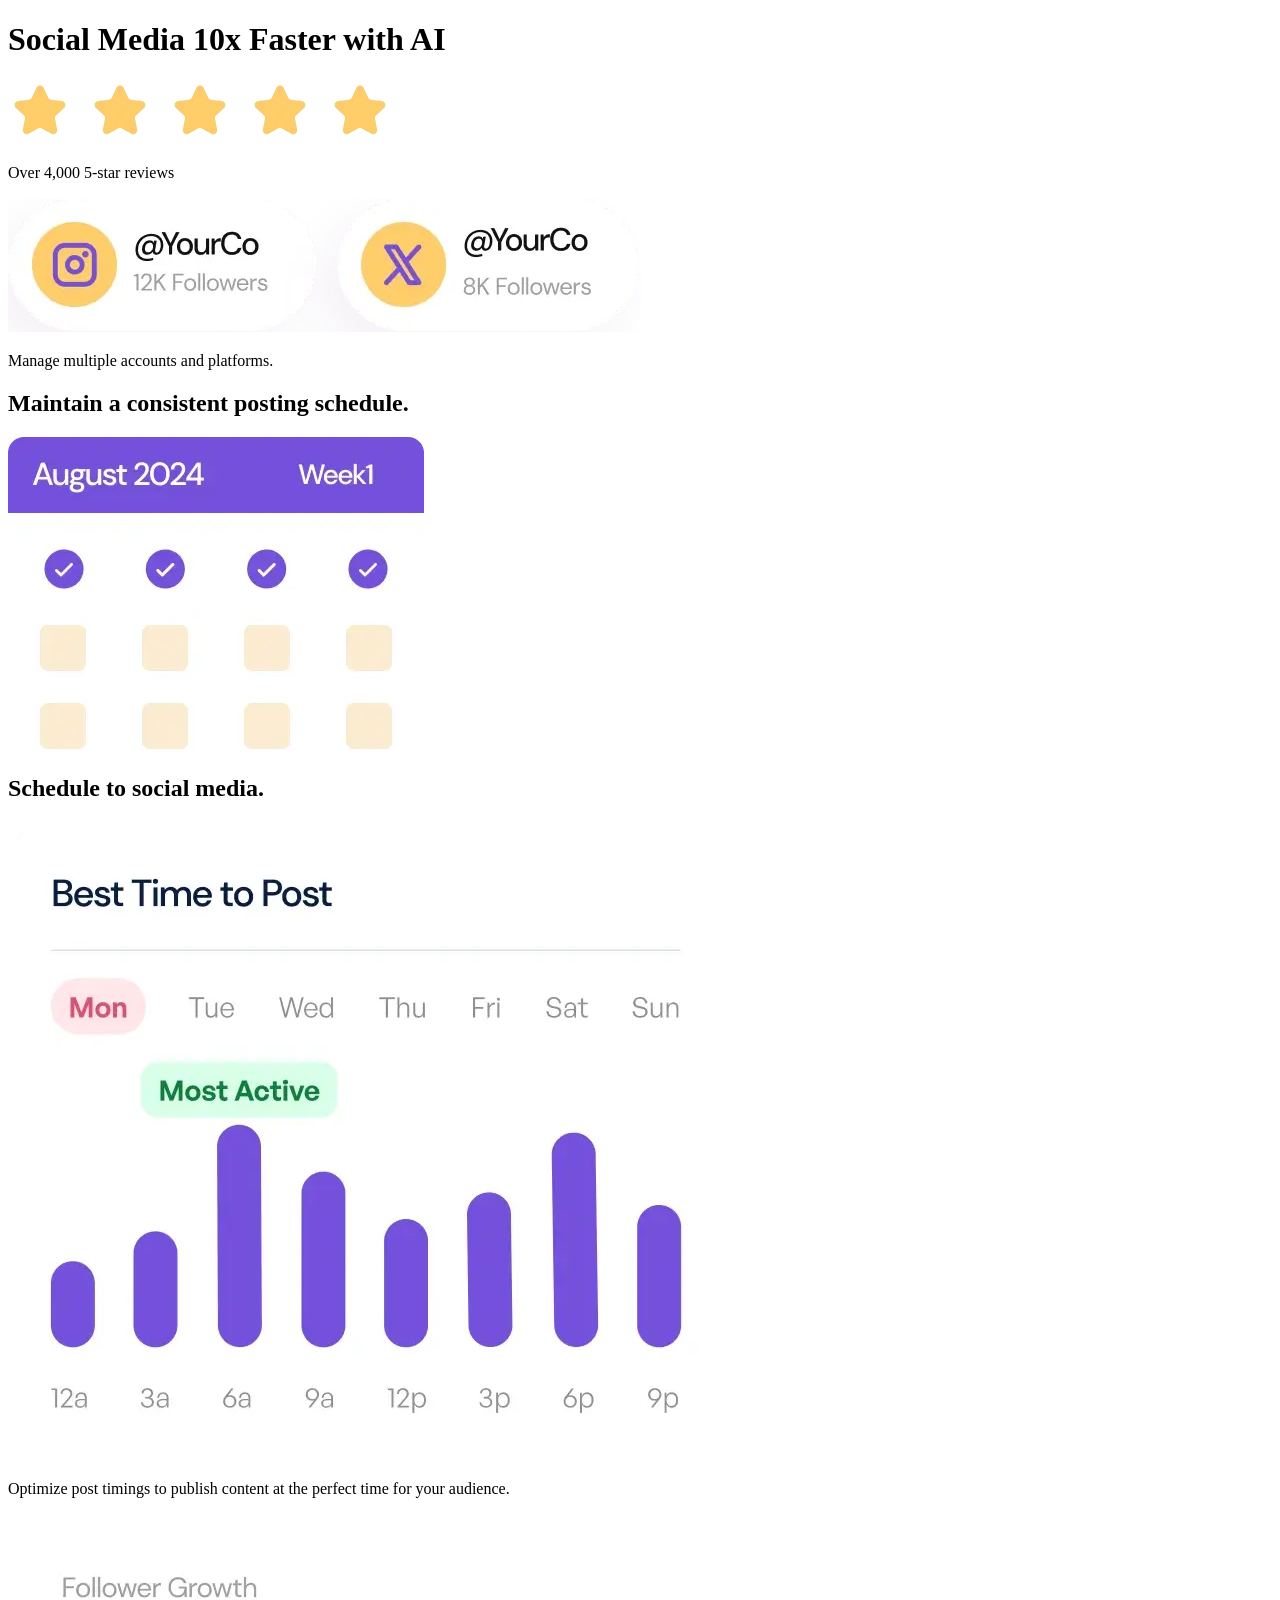
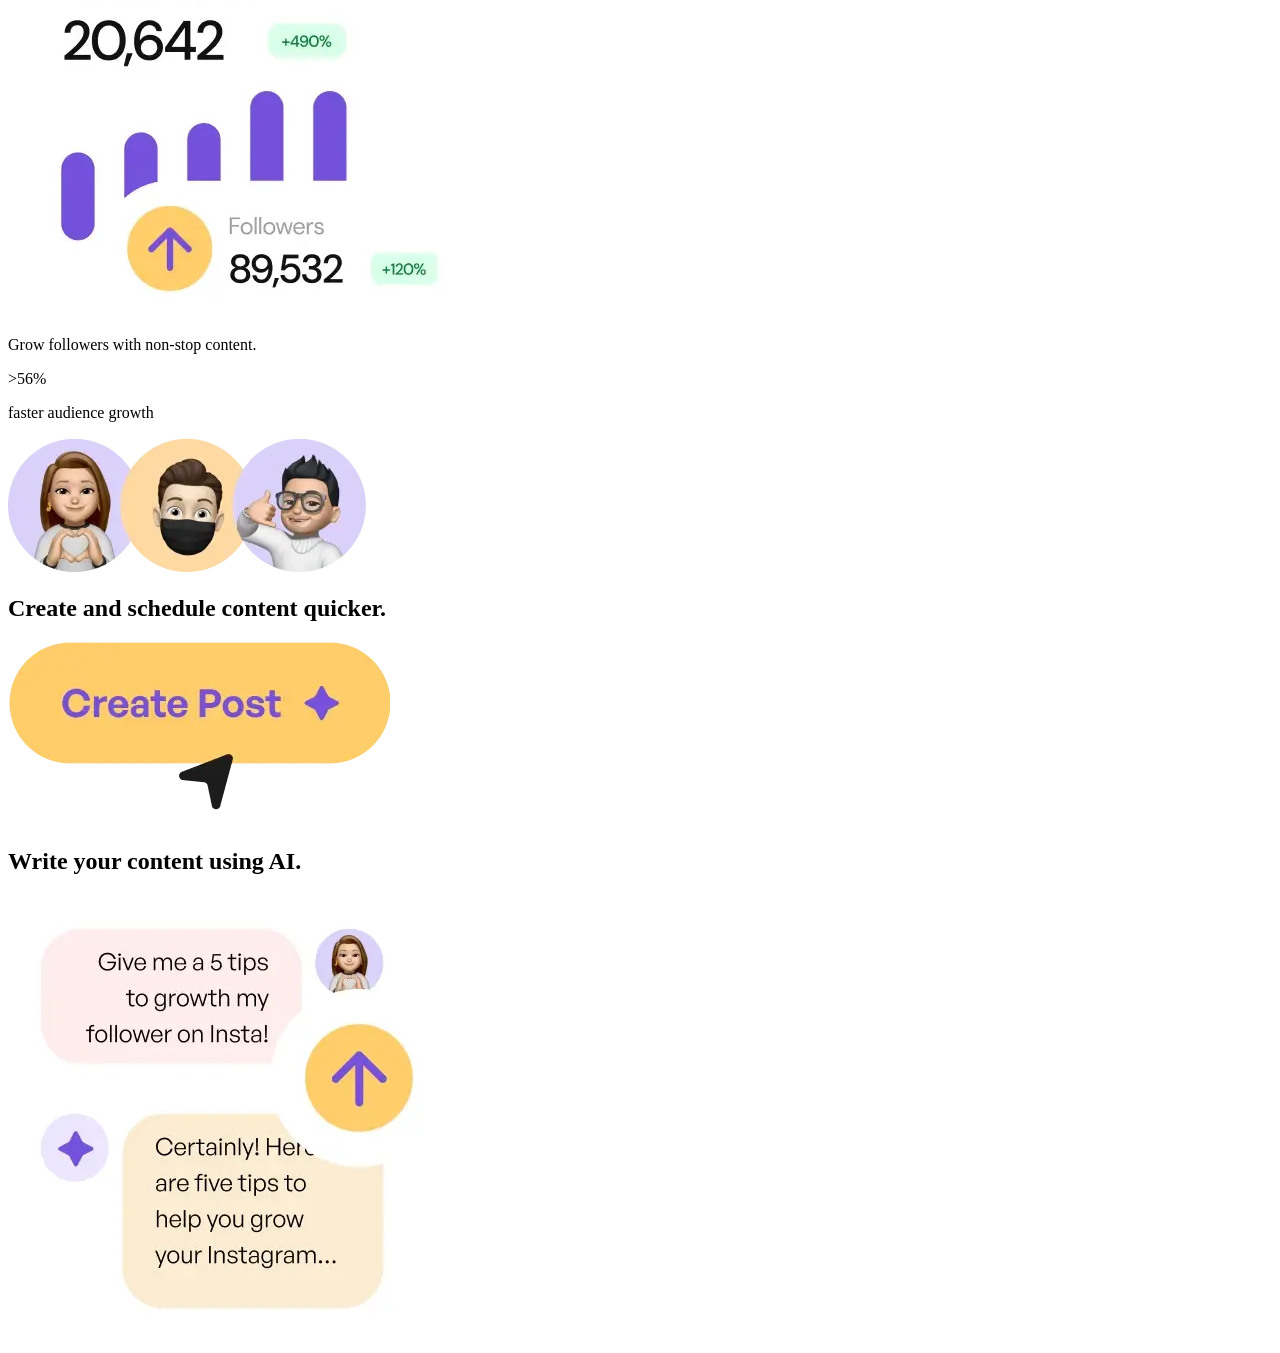
==== bento-grid-main/index.html @ 84da898f "Comenzando el html del proyecto Bento-grid" ====
<!DOCTYPE html>
<html lang="en">
<head>
  <meta charset="UTF-8">
  <meta name="viewport" content="width=device-width, initial-scale=1.0"> <!-- displays site properly based on user's device -->
  
  <title>Frontend Mentor | Bento grid</title>
</head>
<body>

  <main class="grid-container">
    <div class="social-media">
      <h1 class="title">Social Media <span>10x</span> Faster with AI</h1>
      <img class="image-stars" src="assets/images/illustration-five-stars.webp" alt="stars">
      <p class="views">Over 4,000 5-star reviews</p>
    </div>
    
    <div class="plataforms">
      <img src="assets/images/illustration-multiple-platforms.webp" alt="plataforms">
      <p class="description-plataforms">Manage multiple accounts and platforms.</p>
    </div>

    <div class="posting-schedule">
      <h2 class="schedule-title">Maintain a consistent posting schedule.</h2>
      <img src="assets/images/illustration-consistent-schedule.webp" alt="schedule">
    </div>

    <div class="schedule-social-media">
      <h2 class="title">Schedule to social media.</h2>
      <img src="assets/images/illustration-schedule-posts.webp" alt="schedule social media">
      <p>Optimize post timings to publish content at the perfect time for your audience.</p>
    </div>

    <div class="followers">
      <img src="assets/images/illustration-grow-followers.webp" alt="followers">
      <p>Grow followers with non-stop content.</p>
    </div>

    <div class="audience">
      <p class="audience-porcentage">>56%</p>
      <p>faster audience growth</p>
      <img src="assets/images/illustration-audience-growth.webp" alt="">
    </div>

    <div class="create">
      <h2>Create and schedule content <span>quicker.</span></h2>
      <img class="image-create-post" src="assets/images/illustration-create-post.webp" alt="create post">
    </div>

    <div class="ai-content">
      <h2>Write your content using AI.</h2>
      <img src="assets/images/illustration-ai-content.webp" alt="ai content">
    </div>
  </main>

  
  

  

  

  
  
  
  

   
  
  

  
</body>
</html>
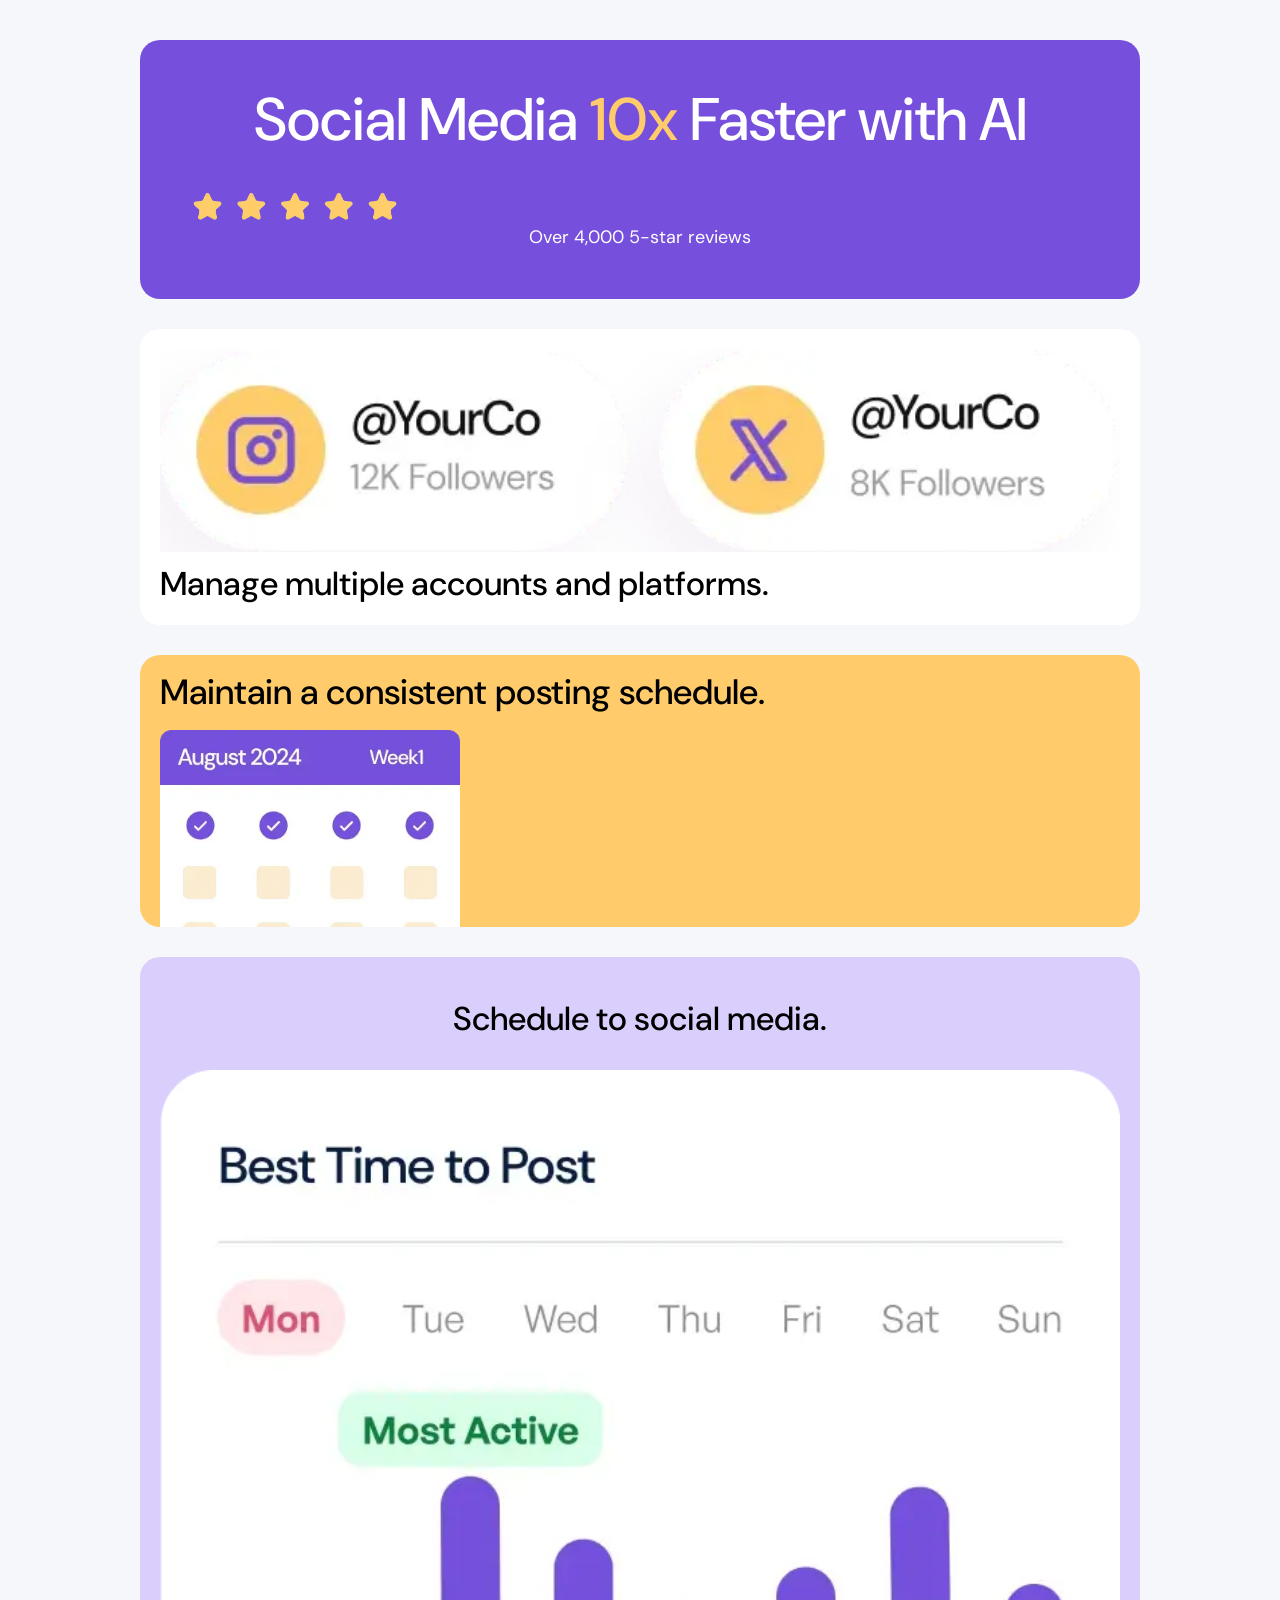
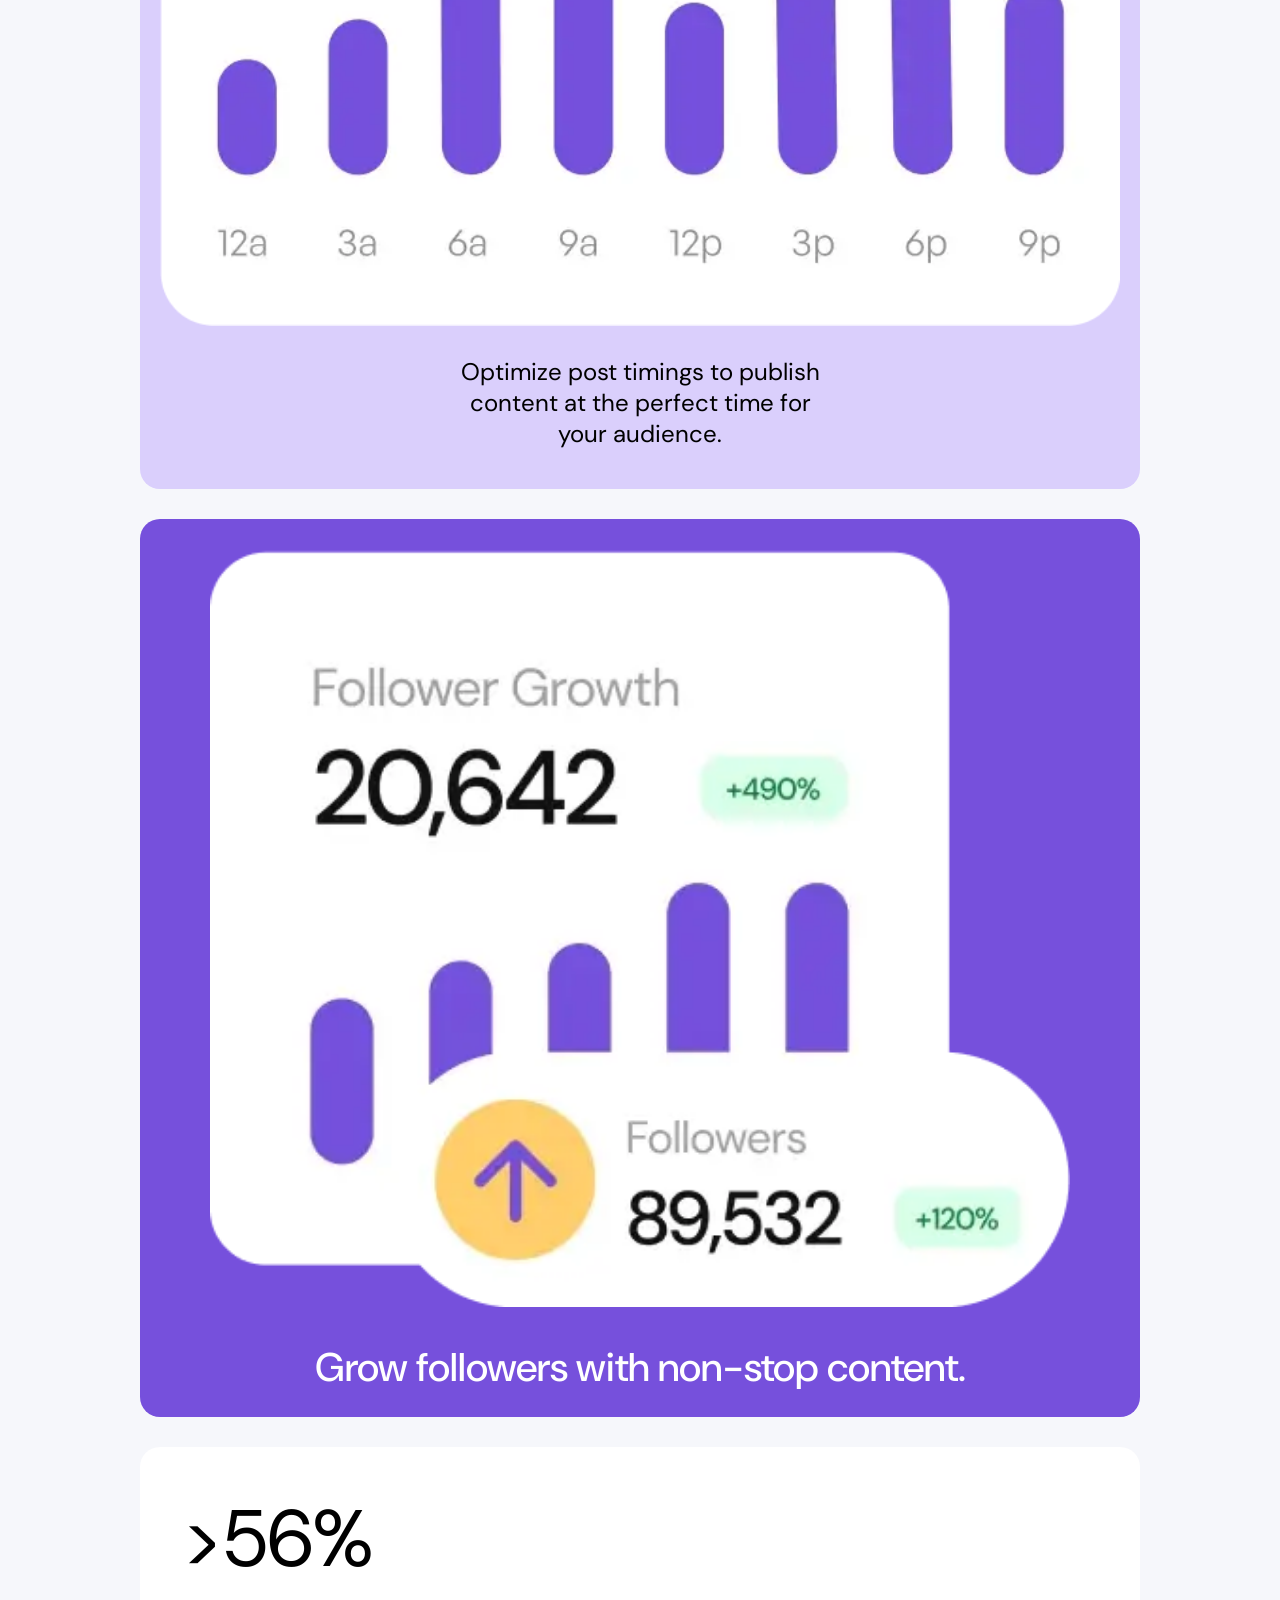
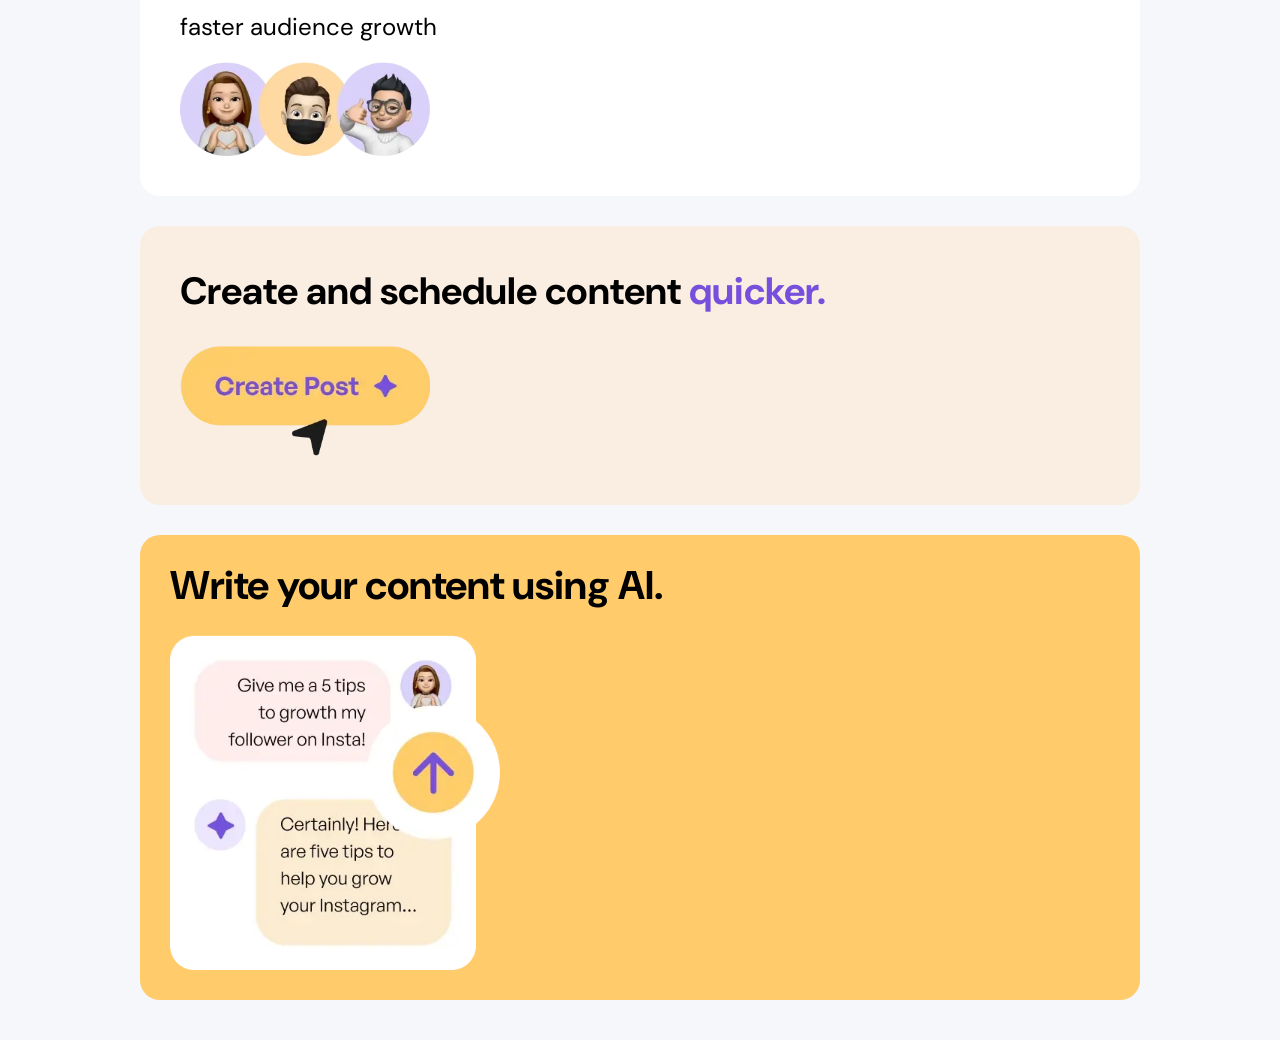
==== commit 3e4d66f8: "Terminando el css de bento en mobile" ====
--- a/bento-grid-main/index.html
+++ b/bento-grid-main/index.html
@@ -5,70 +5,53 @@
   <meta name="viewport" content="width=device-width, initial-scale=1.0"> <!-- displays site properly based on user's device -->
   
   <title>Frontend Mentor | Bento grid</title>
+  <link rel="stylesheet" href="style.css">
 </head>
 <body>
 
-  <main class="grid-container">
-    <div class="social-media">
-      <h1 class="title">Social Media <span>10x</span> Faster with AI</h1>
-      <img class="image-stars" src="assets/images/illustration-five-stars.webp" alt="stars">
-      <p class="views">Over 4,000 5-star reviews</p>
+  <main class="grid">
+    <div class="card card--hero">
+      <h1 class="card__title">Social Media <span>10x</span> Faster with AI</h1>
+      <img class="card__image" src="assets/images/illustration-five-stars.webp" alt="stars">
+      <p class="card__description">Over 4,000 5-star reviews</p>
     </div>
     
-    <div class="plataforms">
-      <img src="assets/images/illustration-multiple-platforms.webp" alt="plataforms">
-      <p class="description-plataforms">Manage multiple accounts and platforms.</p>
+    <div class="card card--plataforms">
+      <img class="card__image" src="assets/images/illustration-multiple-platforms.webp" alt="plataforms">
+      <p class="card__description">Manage multiple accounts and platforms.</p>
     </div>
 
-    <div class="posting-schedule">
-      <h2 class="schedule-title">Maintain a consistent posting schedule.</h2>
-      <img src="assets/images/illustration-consistent-schedule.webp" alt="schedule">
+    <div class="card card--schedule">
+      <h2 class="card__title">Maintain a consistent posting schedule.</h2>
+      <img class="card__image" src="assets/images/illustration-consistent-schedule.webp" alt="schedule">
     </div>
 
-    <div class="schedule-social-media">
-      <h2 class="title">Schedule to social media.</h2>
-      <img src="assets/images/illustration-schedule-posts.webp" alt="schedule social media">
-      <p>Optimize post timings to publish content at the perfect time for your audience.</p>
+    <div class="card card--media">
+      <h2 class="card__title">Schedule to social media.</h2>
+      <img class="card__image" src="assets/images/illustration-schedule-posts.webp" alt="schedule social media">
+      <p class="card__description">Optimize post timings to publish content at the perfect time for your audience.</p>
     </div>
 
-    <div class="followers">
-      <img src="assets/images/illustration-grow-followers.webp" alt="followers">
-      <p>Grow followers with non-stop content.</p>
+    <div class="card card--followers">
+      <img class="card__image" src="assets/images/illustration-grow-followers.webp" alt="followers">
+      <p class="card__description">Grow followers with non-stop content.</p>
     </div>
 
-    <div class="audience">
-      <p class="audience-porcentage">>56%</p>
-      <p>faster audience growth</p>
-      <img src="assets/images/illustration-audience-growth.webp" alt="">
+    <div class="card card--audience">
+      <p class="card__metric">>56%</p>
+      <p class="card__description">faster audience growth</p>
+      <img class="card__image" src="assets/images/illustration-audience-growth.webp" alt="">
     </div>
 
-    <div class="create">
-      <h2>Create and schedule content <span>quicker.</span></h2>
-      <img class="image-create-post" src="assets/images/illustration-create-post.webp" alt="create post">
+    <div class="card card--create">
+      <h2 class="card__title">Create and schedule content <span>quicker.</span></h2>
+      <img class="card__image" src="assets/images/illustration-create-post.webp" alt="create post">
     </div>
 
-    <div class="ai-content">
-      <h2>Write your content using AI.</h2>
-      <img src="assets/images/illustration-ai-content.webp" alt="ai content">
+    <div class="card card--ai">
+      <h2 class="card__title">Write your content using AI.</h2>
+      <img class="card__image" src="assets/images/illustration-ai-content.webp" alt="ai content">
     </div>
   </main>
-
-  
-  
-
-  
-
-  
-
-  
-  
-  
-  
-
-   
-  
-  
-
-  
 </body>
 </html>
--- a/bento-grid-main/style.css
+++ b/bento-grid-main/style.css
@@ -0,0 +1,195 @@
+@import url('https://fonts.googleapis.com/css2?family=DM+Sans:ital,opsz,wght@0,9..40,100..1000;1,9..40,100..1000&display=swap');
+
+:root{
+    --Purple-100: hsla(255, 88%, 90%);
+    --Purple-500: hsl(256, 67%, 59%);
+    --Yellow-100: hsl(31, 66%, 93%);
+    --Yellow-500: hsl(39, 100%, 71%);
+    --White: hsl(0, 0%, 100%);
+    --Black: hsl(0, 0%, 7%);
+}
+
+*{
+    padding: 0;
+    margin: 0;
+    box-sizing: border-box;
+}
+
+html{
+    font-size: 62.5%;
+}
+
+body{
+    font-family: "DM Sans", sans-serif;
+    font-size: 1.6rem;
+    background-color: #f6f7fb;
+    display: flex;
+    justify-content: center;
+    align-items: center;
+    margin: 4rem 0;
+}
+
+img{
+    display: block;
+    width: 100%;
+    object-fit: contain;
+}
+
+p{
+    font-size: 1.8rem;
+}
+
+.grid{
+    width: 90%;
+    max-width: 100rem;
+    display: grid;
+    gap: 3rem;
+}
+
+.card{
+    border-radius: 2rem;
+    text-align: center;
+}
+
+.card--hero{
+    background-color: var(--Purple-500);
+    padding: 5rem;
+    color: var(--White);
+}
+
+.card--hero .card__title{
+    font-size: 6rem;
+    font-weight: 500;
+    line-height: 1;
+    margin-bottom: 4rem;
+}
+
+.card--hero .card__title span{
+    color: var(--Yellow-500);
+}
+
+.card--hero .card__image{
+    width: 21rem;
+}
+
+.card--plataforms{
+    background-color: var(--White);
+    padding: 2rem;
+}
+
+.card--plataforms .card__description{
+    font-size: 3.3rem;
+    text-align: left;
+    font-weight: 500;
+    margin-top: 1rem;
+}
+
+.card--schedule{
+    background-color: var(--Yellow-500);
+    padding: 2rem 8rem 0 2rem;
+    text-align: left;
+    overflow: hidden;
+}
+
+.card--schedule .card__title{
+    font-size: 3.5rem;
+    font-weight: 500;
+    line-height: 1;
+    margin-bottom: 2rem;
+}
+
+.card--schedule .card__image{
+    width: 30rem;
+    margin-bottom: -3rem;
+}
+
+.card--media{
+    background-color: var(--Purple-100);
+    padding: 4rem 2rem;
+}
+
+.card--media .card__title{
+    font-size: 3.3rem;
+    margin-bottom: 3rem;
+    font-weight: 500;
+}
+
+.card--media .card__description{
+    max-width: 38rem;
+    padding-top: 3rem;
+    font-size: 2.4rem;
+    text-align: center;
+    margin: 0 auto;
+}
+
+.card--followers{
+    background-color: var(--Purple-500);
+    padding: 3rem 7rem;
+    color: var(--White);
+}
+
+.card--followers .card__image{
+    margin-bottom: 4rem;
+}
+
+.card--followers .card__description{
+    font-size: 4rem;
+    line-height: 1;
+    font-weight: 500;
+}
+
+.card--audience{
+    background-color: var(--White);
+    padding: 4rem;
+    text-align: left;
+    display: flex;
+    flex-direction: column;
+    gap: 2rem;
+}
+
+.card--audience .card__metric{
+    font-size: 8rem;
+}
+
+.card--audience .card__description{
+    font-size: 2.4rem;
+}
+
+.card--audience .card__image{
+    width: 25rem;
+}
+
+.card--create{
+    background-color: var(--Yellow-100);
+    text-align: left;
+    padding: 4rem;
+}
+
+.card--create .card__title{
+    font-size: 3.8rem;
+    margin-bottom: 3rem;
+}
+
+.card--create .card__title span{
+    color: var(--Purple-500);
+}
+
+.card--create .card__image{
+    width: 25rem;
+}
+
+.card--ai{
+    background-color: var(--Yellow-500);
+    padding: 3rem;
+}
+
+.card--ai .card__title{
+    font-size: 4rem;
+    text-align: left;
+    line-height: 1;
+    padding-bottom: 3rem;
+}
+
+.card--ai .card__image{
+    width: 33rem;
+}
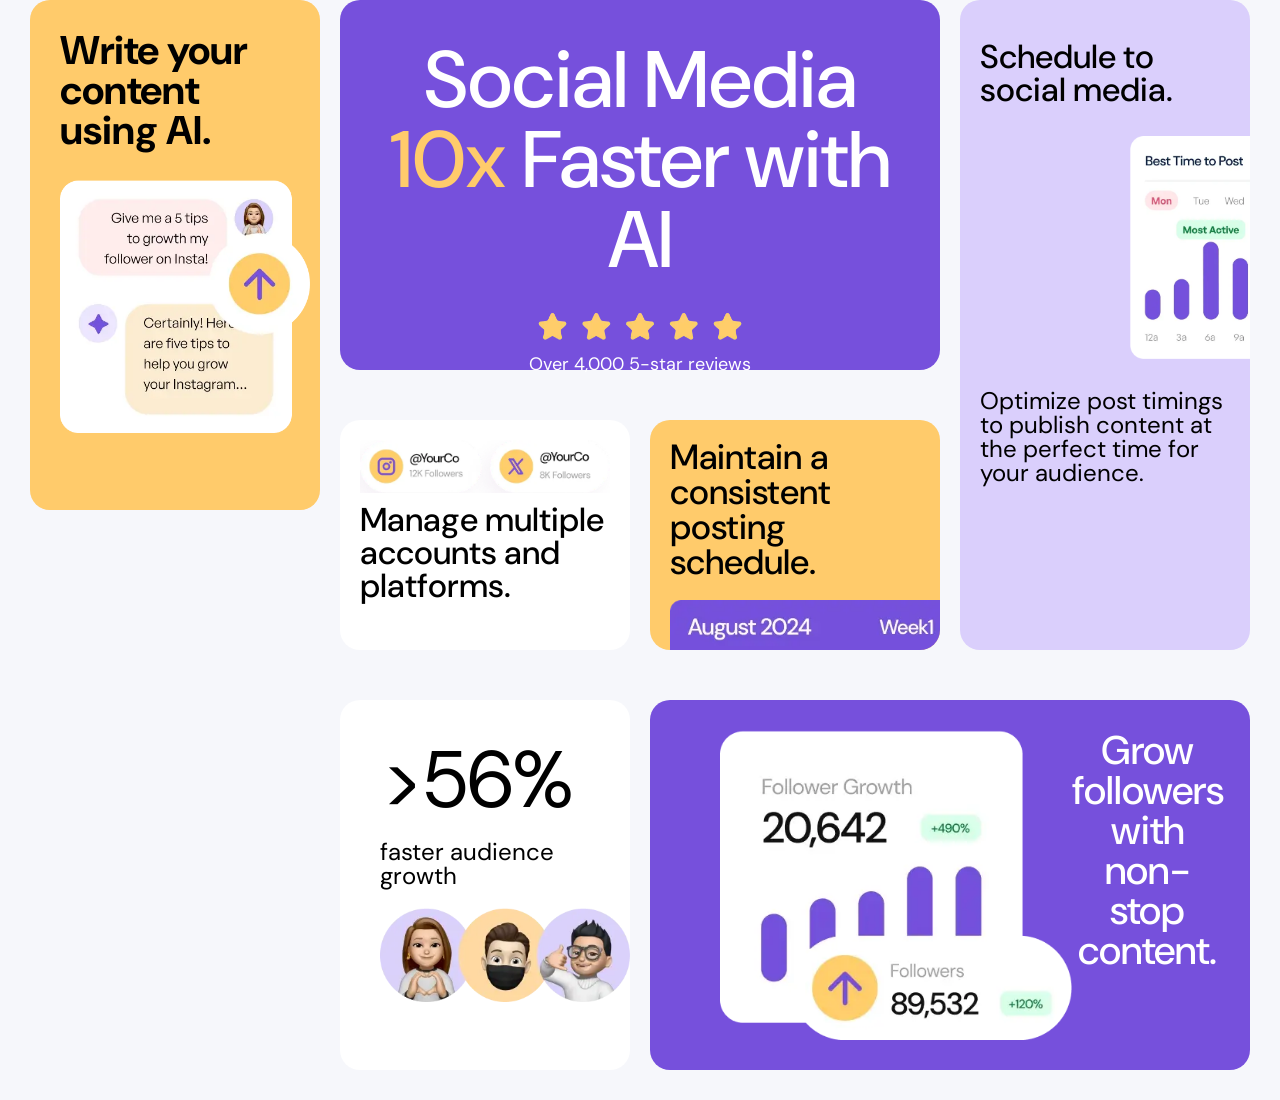
==== commit 1dd91615: "avances en el proyecto mobile terminado y finalizando desktop" ====
--- a/bento-grid-main/index.html
+++ b/bento-grid-main/index.html
@@ -9,7 +9,7 @@
 </head>
 <body>
 
-  <main class="grid">
+  <main class="container">
     <div class="card card--hero">
       <h1 class="card__title">Social Media <span>10x</span> Faster with AI</h1>
       <img class="card__image" src="assets/images/illustration-five-stars.webp" alt="stars">
--- a/bento-grid-main/style.css
+++ b/bento-grid-main/style.css
@@ -1,6 +1,6 @@
 @import url('https://fonts.googleapis.com/css2?family=DM+Sans:ital,opsz,wght@0,9..40,100..1000;1,9..40,100..1000&display=swap');
 
-:root{
+:root {
     --Purple-100: hsla(255, 88%, 90%);
     --Purple-500: hsl(256, 67%, 59%);
     --Yellow-100: hsl(31, 66%, 93%);
@@ -9,17 +9,20 @@
     --Black: hsl(0, 0%, 7%);
 }
 
-*{
+*,
+*::before,
+*::after {
+    margin: 0;
     padding: 0;
-    margin: 0;
     box-sizing: border-box;
 }
 
-html{
+html {
     font-size: 62.5%;
-}
-
-body{
+    height: 100%;
+}
+
+body {
     font-family: "DM Sans", sans-serif;
     font-size: 1.6rem;
     background-color: #f6f7fb;
@@ -27,118 +30,214 @@
     justify-content: center;
     align-items: center;
     margin: 4rem 0;
-}
-
-img{
+    line-height: 1;
+    min-height: 100%;
+}
+
+@media (min-width: 768px) {
+    body{
+        margin: 0;
+    }
+}
+
+img {
     display: block;
     width: 100%;
     object-fit: contain;
 }
 
-p{
+p {
     font-size: 1.8rem;
 }
 
-.grid{
+.container {
     width: 90%;
-    max-width: 100rem;
-    display: grid;
-    gap: 3rem;
-}
-
-.card{
+    max-width: 120rem;
+    margin: 0 auto;
+}
+
+@media (min-width: 768px) {
+    .container {
+        width: 100%;
+        max-width: 100%;
+        display: grid;
+        grid-template-columns: repeat(8, 1fr);
+        grid-auto-rows: 12rem;
+        gap: 2rem;
+        padding: 0 3rem;
+    }
+}
+
+.card {
     border-radius: 2rem;
     text-align: center;
-}
-
-.card--hero{
+    margin-bottom: 3rem;
+    max-height: 100%;
+}
+
+.card--hero {
     background-color: var(--Purple-500);
-    padding: 5rem;
+    padding: 4rem;
     color: var(--White);
 }
 
-.card--hero .card__title{
-    font-size: 6rem;
-    font-weight: 500;
-    line-height: 1;
-    margin-bottom: 4rem;
-}
-
-.card--hero .card__title span{
+@media (min-width: 768px) {
+    .card--create {
+        grid-column: 1/3;
+        grid-row: 1/5;
+    }
+
+    .card--ai {
+        grid-column: 1/3;
+        grid-row: 5/-1;
+    }
+
+    .card--hero {
+        grid-column: 3/7;
+        grid-row: 1/4;
+    }
+
+    .card--plataforms {
+        grid-column: 3/5;
+        grid-row: 4/6;
+    }
+
+    .card--schedule {
+        grid-column: 5/ 7;
+        grid-row: 4/6;
+    }
+
+    .card--media {
+        grid-column: 7/9;
+        grid-row: 1/6;
+    }
+
+    .card--audience {
+        grid-column: 3/5;
+        grid-row: 6/9;
+    }
+
+    .card--followers {
+        grid-column: 5/9;
+        grid-row: 6/9;
+    }
+}
+
+.card--hero .card__title {
+    font-size: 4.5rem;
+    font-weight: 500;
+    margin-bottom: 3rem;
+}
+
+@media (min-width: 768px) {
+    .card--hero .card__title {
+        font-size: 8rem;
+    }
+}
+
+.card--hero .card__title span {
     color: var(--Yellow-500);
 }
 
-.card--hero .card__image{
+.card--hero .card__image {
     width: 21rem;
-}
-
-.card--plataforms{
+    margin: 0 auto;
+    margin-bottom: 1rem;
+}
+
+.card--plataforms {
     background-color: var(--White);
     padding: 2rem;
 }
 
-.card--plataforms .card__description{
+
+
+.card--plataforms .card__description {
     font-size: 3.3rem;
     text-align: left;
     font-weight: 500;
     margin-top: 1rem;
 }
 
-.card--schedule{
+.card--schedule {
     background-color: var(--Yellow-500);
     padding: 2rem 8rem 0 2rem;
     text-align: left;
     overflow: hidden;
 }
 
-.card--schedule .card__title{
+
+
+.card--schedule .card__title {
     font-size: 3.5rem;
     font-weight: 500;
-    line-height: 1;
     margin-bottom: 2rem;
 }
 
-.card--schedule .card__image{
+.card--schedule .card__image {
     width: 30rem;
     margin-bottom: -3rem;
 }
 
-.card--media{
+.card--media {
     background-color: var(--Purple-100);
     padding: 4rem 2rem;
-}
-
-.card--media .card__title{
+    text-align: center;
+}
+
+@media (min-width: 768px) {
+    .card--media{
+        text-align: left;
+        overflow: hidden;
+    }
+
+    .card--media .card__image{
+        margin-left: 15rem;
+    }
+}
+
+.card--media .card__title {
     font-size: 3.3rem;
     margin-bottom: 3rem;
     font-weight: 500;
 }
 
-.card--media .card__description{
+.card--media .card__description {
     max-width: 38rem;
     padding-top: 3rem;
     font-size: 2.4rem;
-    text-align: center;
     margin: 0 auto;
 }
 
-.card--followers{
+.card--followers {
     background-color: var(--Purple-500);
     padding: 3rem 7rem;
     color: var(--White);
 }
 
-.card--followers .card__image{
+@media (min-width: 768px) {
+    .card--followers {
+        display: flex;
+    }
+}
+
+.card--followers .card__image {
     margin-bottom: 4rem;
 }
 
-.card--followers .card__description{
+@media (min-width: 768px) {
+    .card--followers .card__image {
+        margin-bottom: 0;
+        width: 40rem;
+    }
+}
+
+.card--followers .card__description {
     font-size: 4rem;
-    line-height: 1;
-    font-weight: 500;
-}
-
-.card--audience{
+    font-weight: 500;
+}
+
+.card--audience {
     background-color: var(--White);
     padding: 4rem;
     text-align: left;
@@ -147,49 +246,43 @@
     gap: 2rem;
 }
 
-.card--audience .card__metric{
+.card--audience .card__metric {
     font-size: 8rem;
 }
 
-.card--audience .card__description{
+.card--audience .card__description {
     font-size: 2.4rem;
 }
 
-.card--audience .card__image{
+.card--create {
+    background-color: var(--Yellow-100);
+    text-align: left;
+    padding: 4rem;
+}
+
+
+.card--create .card__title {
+    font-size: 3.8rem;
+    margin-bottom: 3rem;
+}
+
+.card--create .card__title span {
+    color: var(--Purple-500);
+}
+
+.card--create .card__image,
+.card--ai .card__image,
+.card--audience .card__image {
     width: 25rem;
 }
 
-.card--create{
-    background-color: var(--Yellow-100);
-    text-align: left;
-    padding: 4rem;
-}
-
-.card--create .card__title{
-    font-size: 3.8rem;
-    margin-bottom: 3rem;
-}
-
-.card--create .card__title span{
-    color: var(--Purple-500);
-}
-
-.card--create .card__image{
-    width: 25rem;
-}
-
-.card--ai{
+.card--ai {
     background-color: var(--Yellow-500);
     padding: 3rem;
 }
 
-.card--ai .card__title{
+.card--ai .card__title {
     font-size: 4rem;
     text-align: left;
-    line-height: 1;
     padding-bottom: 3rem;
-}
-
-.card--ai .card__image{
-    width: 33rem;
 }
